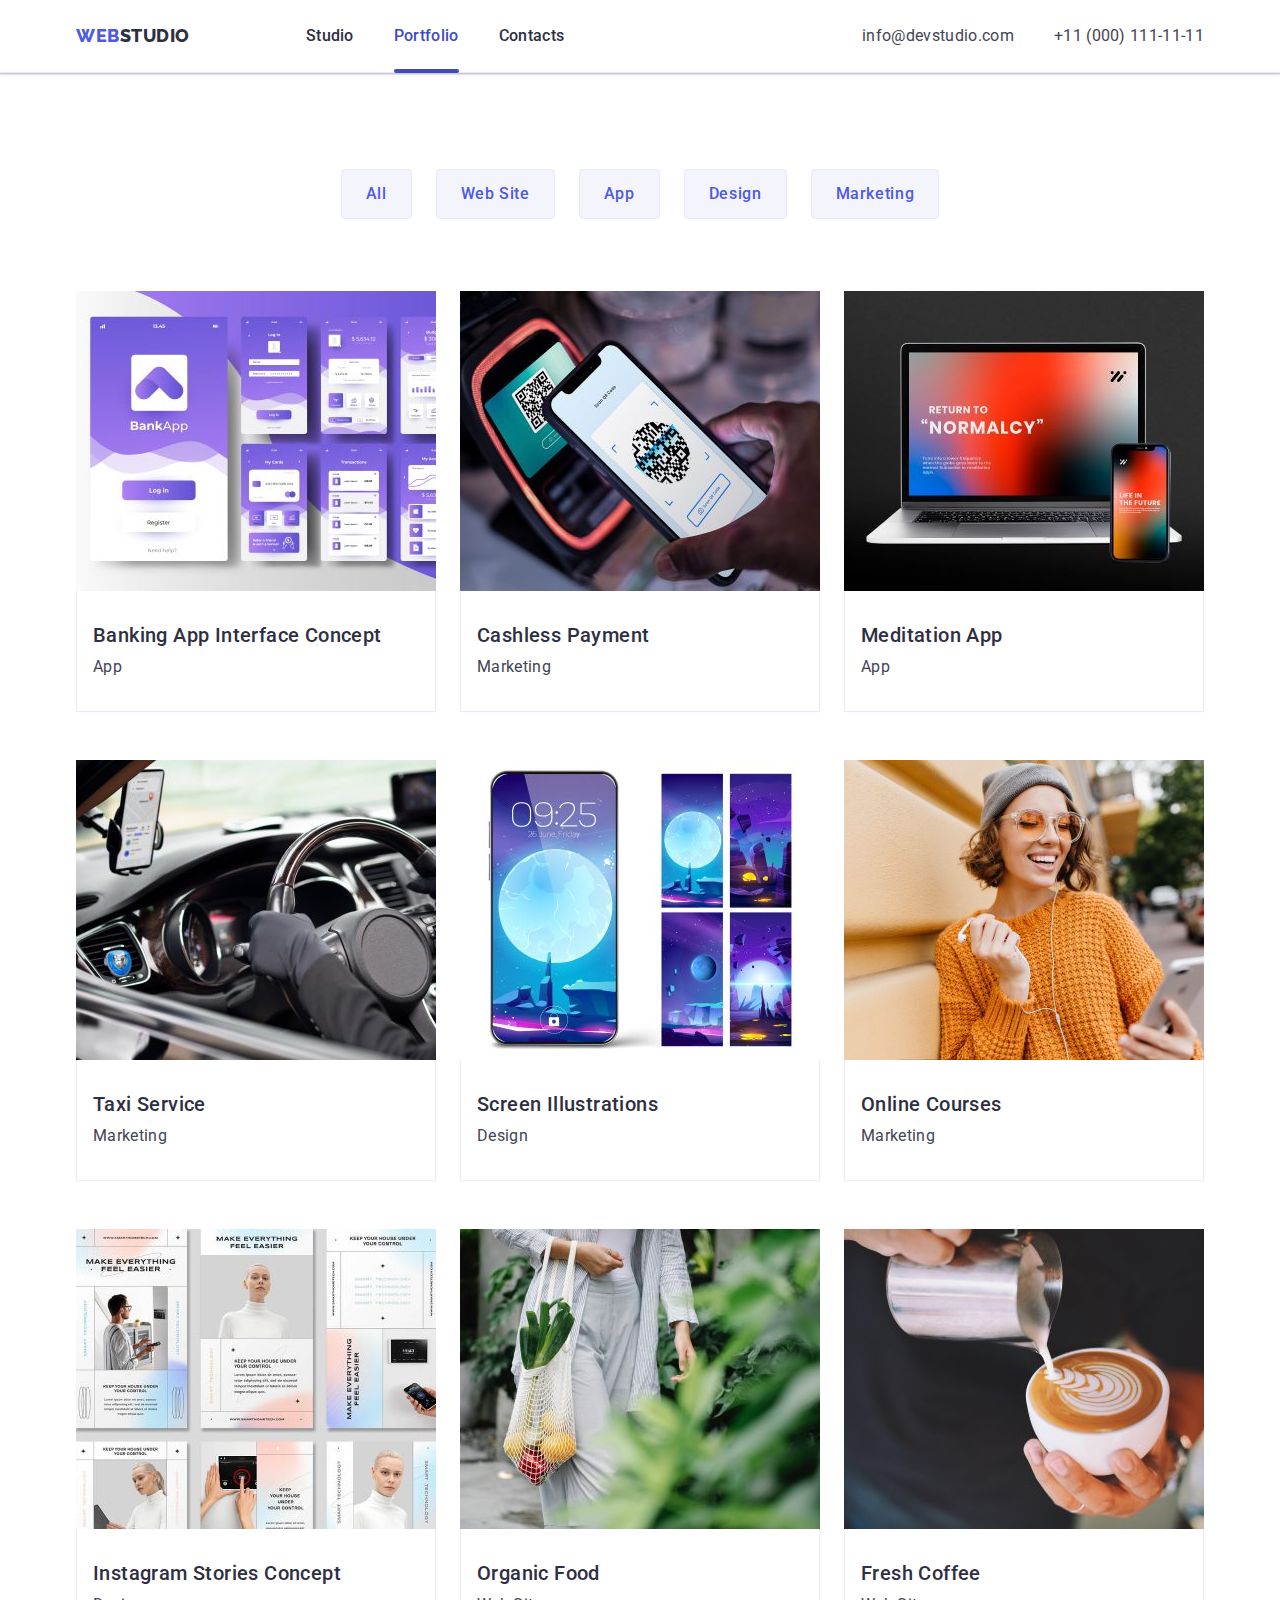
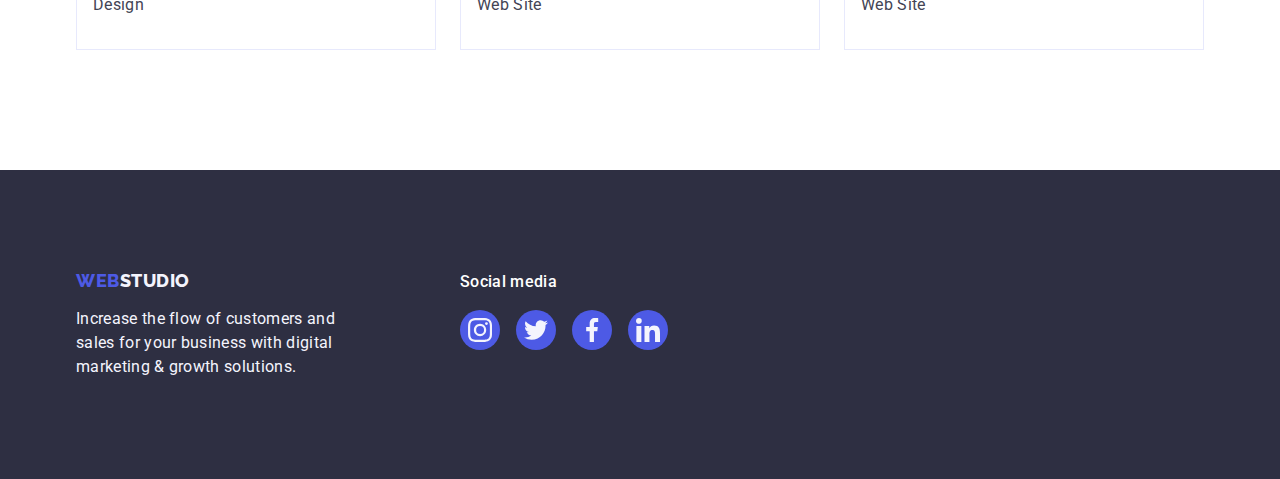
==== portfolio.html @ 203c21d0 "hw5 copy" ====
<!DOCTYPE html>
<html lang="en">
  <head>
    <meta charset="UTF-8" />
    <meta name="viewport" content="width=device-width, initial-scale=1.0" />
    <title>Portfolio</title>
    <link rel="preconnect" href="https://fonts.googleapis.com" />
    <link rel="preconnect" href="https://fonts.gstatic.com" crossorigin />
    <link
      href="https://fonts.googleapis.com/css2?family=Raleway:wght@800&family=Roboto:wght@400;500;700;900&display=swap"
      rel="stylesheet"
    />
    <link
      rel="stylesheet"
      href="https://cdnjs.cloudflare.com/ajax/libs/modern-normalize/2.0.0/modern-normalize.min.css"
    />
    <link rel="stylesheet" href="./css/styles.css" />
  </head>
  <body>
    <header class="header">
      <div class="container navigation">
        <nav class="navigation">
          <a class="logo link" href="./index.html">Web<span class="studio">Studio</span></a>
          <ul class="navigation">
            <li>
              <a class="navigation-link link" href="./index.html">Studio</a>
            </li>
            <li>
              <a class="navigation-link link current-site" href="./portfolio.html">Portfolio</a>
            </li>
            <li><a class="navigation-link link" href="">Contacts</a></li>
          </ul>
        </nav>
        <address>
          <ul class="address">
            <li>
              <a class="header-contacts link" href="mailto:info@devstudio.com"
                >info@devstudio.com</a
              >
            </li>
            <li>
              <a class="header-contacts link" href="tel:+110001111111">+11 (000) 111-11-11</a>
            </li>
          </ul>
        </address>
      </div>
    </header>
    <main>
      <section class="section-portfolio">
        <div class="container">
          <h2 class="visually-hidden">Portfolio</h2>
          <ul class="list portfolio-nav">
            <li><button type="button" class="btn-portfolio-menu">All</button></li>
            <li>
              <button type="button" class="btn-portfolio-menu">Web Site</button>
            </li>
            <li><button type="button" class="btn-portfolio-menu">App</button></li>
            <li>
              <button type="button" class="btn-portfolio-menu">Design</button>
            </li>
            <li>
              <button type="button" class="btn-portfolio-menu">Marketing</button>
            </li>
          </ul>
          <ul class="list portfolio-grid">
            <li class="portfolio-img">
              <a href="" class="link portfolio-link"
                ><div class="portfolio-container">
                  <img
                    src="./images/banking-app.jpg"
                    width="360"
                    height="300"
                    alt="various interfaces of a banking application"
                  />
                  <p class="portfolio-card-description">
                    14 Stylish and User-Friendly App Design Concepts · Task Manager App · Calorie
                    Tracker App · Exotic Fruit Ecommerce App · Cloud Storage App
                  </p>
                </div>
                <div class="portfolio-card">
                  <h2 class="portfolio-pic-heading">Banking App Interface Concept</h2>
                  <p class="portfolio-pic-description">App</p>
                </div>
              </a>
            </li>
            <li class="portfolio-img">
              <a href="" class="link portfolio-link"
                ><div class="portfolio-container">
                  <img
                    src="./images/cashless-payment.jpg"
                    width="360"
                    height="300"
                    alt="scanning a QR code with a phone"
                  />
                  <p class="portfolio-card-description">
                    14 Stylish and User-Friendly App Design Concepts · Task Manager App · Calorie
                    Tracker App · Exotic Fruit Ecommerce App · Cloud Storage App
                  </p>
                </div>
                <div class="portfolio-card">
                  <h2 class="portfolio-pic-heading">Cashless Payment</h2>
                  <p class="portfolio-pic-description">Marketing</p>
                </div>
              </a>
            </li>
            <li class="portfolio-img">
              <a href="" class="link portfolio-link"
                ><div class="portfolio-container">
                  <img
                    src="./images/meditation-app.jpg"
                    width="360"
                    height="300"
                    alt="laptop and a smartphone displaying the same app"
                  />
                  <p class="portfolio-card-description">
                    14 Stylish and User-Friendly App Design Concepts · Task Manager App · Calorie
                    Tracker App · Exotic Fruit Ecommerce App · Cloud Storage App
                  </p>
                </div>
                <div class="portfolio-card">
                  <h2 class="portfolio-pic-heading">Meditation App</h2>
                  <p class="portfolio-pic-description">App</p>
                </div>
              </a>
            </li>
            <li class="portfolio-img">
              <a href="" class="link portfolio-link"
                ><div class="portfolio-container">
                  <img
                    src="./images/taxi-service.jpg"
                    width="360"
                    height="300"
                    alt="hands on the steering wheel in gloves, driving a car, phone on the windshield with navigation turned on"
                  />
                  <p class="portfolio-card-description">
                    14 Stylish and User-Friendly App Design Concepts · Task Manager App · Calorie
                    Tracker App · Exotic Fruit Ecommerce App · Cloud Storage App
                  </p>
                </div>
                <div class="portfolio-card">
                  <h2 class="portfolio-pic-heading">Taxi Service</h2>
                  <p class="portfolio-pic-description">Marketing</p>
                </div>
              </a>
            </li>
            <li class="portfolio-img">
              <a href="" class="link portfolio-link"
                ><div class="portfolio-container">
                  <img
                    src="./images/screen-illustrations.jpg"
                    width="360"
                    height="300"
                    alt="smartphone next to four different wallpaper versions"
                  />
                  <p class="portfolio-card-description">
                    14 Stylish and User-Friendly App Design Concepts · Task Manager App · Calorie
                    Tracker App · Exotic Fruit Ecommerce App · Cloud Storage App
                  </p>
                </div>
                <div class="portfolio-card">
                  <h2 class="portfolio-pic-heading">Screen Illustrations</h2>
                  <p class="portfolio-pic-description">Design</p>
                </div>
              </a>
            </li>
            <li class="portfolio-img">
              <a href="" class="link portfolio-link"
                ><div class="portfolio-container">
                  <img
                    src="./images/online-courses.jpg"
                    width="360"
                    height="300"
                    alt="woman in a gray beanie, sunglasses, short hair, orange sweater, holding a phone, with one earphone in her ear and the other in her hand"
                  />
                  <p class="portfolio-card-description">
                    14 Stylish and User-Friendly App Design Concepts · Task Manager App · Calorie
                    Tracker App · Exotic Fruit Ecommerce App · Cloud Storage App
                  </p>
                </div>
                <div class="portfolio-card">
                  <h2 class="portfolio-pic-heading">Online Courses</h2>
                  <p class="portfolio-pic-description">Marketing</p>
                </div>
              </a>
            </li>
            <li class="portfolio-img">
              <a href="" class="link portfolio-link"
                ><div class="portfolio-container">
                  <img
                    src="./images/instagram-concept.jpg"
                    width="360"
                    height="300"
                    alt="multiple versions of instagram stories featuring a man in one and two women in the other two, all showcasing smart technology"
                  />
                  <p class="portfolio-card-description">
                    14 Stylish and User-Friendly App Design Concepts · Task Manager App · Calorie
                    Tracker App · Exotic Fruit Ecommerce App · Cloud Storage App
                  </p>
                </div>
                <div class="portfolio-card">
                  <h2 class="portfolio-pic-heading">Instagram Stories Concept</h2>
                  <p class="portfolio-pic-description">Design</p>
                </div>
              </a>
            </li>
            <li class="portfolio-img">
              <a href="" class="link portfolio-link"
                ><div class="portfolio-container">
                  <img
                    src="./images/organic-food.jpg"
                    width="360"
                    height="300"
                    alt="person in light clothing carrying a mesh bag of vegetables on their arm"
                  />
                  <p class="portfolio-card-description">
                    14 Stylish and User-Friendly App Design Concepts · Task Manager App · Calorie
                    Tracker App · Exotic Fruit Ecommerce App · Cloud Storage App
                  </p>
                </div>
                <div class="portfolio-card">
                  <h2 class="portfolio-pic-heading">Organic Food</h2>
                  <p class="portfolio-pic-description">Web Site</p>
                </div>
              </a>
            </li>
            <li class="portfolio-img">
              <a href="" class="link portfolio-link"
                ><div class="portfolio-container">
                  <img
                    src="./images/fresh-coffee.jpg"
                    width="360"
                    height="300"
                    alt="barista pouring milk from a metal pitcher into a cup, creating a pattern"
                  />
                  <p class="portfolio-card-description">
                    14 Stylish and User-Friendly App Design Concepts · Task Manager App · Calorie
                    Tracker App · Exotic Fruit Ecommerce App · Cloud Storage App
                  </p>
                </div>
                <div class="portfolio-card">
                  <h2 class="portfolio-pic-heading">Fresh Coffee</h2>
                  <p class="portfolio-pic-description">Web Site</p>
                </div>
              </a>
            </li>
          </ul>
        </div>
      </section>
    </main>
    <footer class="footer">
      <div class="container footer-flex">
        <div class="ft-margin">
          <a class="logo-footer link" href="./index.html"
            >Web<span class="studio-footer">Studio</span></a
          >
          <p class="footer-text">
            Increase the flow of customers and sales for your business with digital marketing &
            growth solutions.
          </p>
        </div>
        <div>
          <p class="social-text">Social media</p>
          <ul class="footer-social">
            <li class="footer-social-li">
              <a href="#" class="footer-link">
                <svg width="24" height="24" class="footer-svg">
                  <use href="./images/icons.svg#instagram-footer"></use></svg
              ></a>
            </li>
            <li class="footer-social-li">
              <a href="#" class="footer-link"
                ><svg width="24" height="24" class="footer-svg">
                  <use href="./images/icons.svg#twitter-footer"></use></svg
              ></a>
            </li>
            <li class="footer-social-li">
              <a href="#" class="footer-link"
                ><svg width="24" height="24" class="footer-svg">
                  <use href="./images/icons.svg#facebook-footer"></use></svg
              ></a>
            </li>
            <li class="footer-social-li">
              <a href="#" class="footer-link"
                ><svg width="24" height="24" class="footer-svg">
                  <use href="./images/icons.svg#linkedin-footer"></use></svg
              ></a>
            </li>
          </ul>
        </div>
      </div>
    </footer>
  </body>
</html>
---- css/styles.css ----
:root {
  --IRIS: #4d5ae5;
  --OCEAN: #404bbf;
  --NAVY-BLUE: #2e2f42;
  --GREEN: #31d0aa;
  --SLATE: #434455;
  --LIGHT-SLATE: #8e8f99;
  --CORNFLOWER: #e7e9fc;
  --CLOUD: #f4f4fd;
  --NAVY-BLUE-MODAL: #2e2f4266;
  --GREY: #2e2f42b2;
  --WHITE: #ffffff;
  --DAIRY: #fcfcfc;
}
* {
  margin: 0;
}

img {
  display: block;
  max-width: 100%;
  height: auto;
}
button {
  cursor: pointer;
  border: none;
  border-radius: 4px;
}
ul {
  list-style: none;
  margin: 0;
  padding-left: 0;
}
body {
  font-family: 'Roboto', sans-serif;
  color: var(--SLATE);
  background-color: var(--WHITE);
}
.container {
  max-width: 1158px;
  padding-inline: 15px;
  margin: 0 auto;
}
.section {
  padding: 120px 0;
}

/* navigation */
.link {
  text-decoration: none;
}
.logo {
  color: var(--IRIS);
  font-family: 'Raleway', sans-serif;
  font-size: 18px;
  font-weight: 800;
  line-height: 1.17;
  letter-spacing: 0.03em;
  text-transform: uppercase;
  margin-right: 76px;
}
.studio {
  color: var(--NAVY-BLUE);
}

.navigation-link {
  color: var(--NAVY-BLUE);
  font-size: 16px;
  font-weight: 500;
  line-height: 1.5;
  letter-spacing: 0.02em;
  display: inline-block;
  padding-top: 24px;
  padding-bottom: 24px;
}

.address {
  font-style: normal;
  display: flex;
  justify-content: space-between;
  align-items: center;
  gap: 40px;
}

.header-contacts {
  color: var(--SLATE);
  font-style: normal;
  line-height: 1.5;
  letter-spacing: 0.02em;
  transition: color 250ms cubic-bezier(0.4, 0, 0.2, 1);
}
.navigation-link:focus,
.navigation-link:hover,
.header-contacts:focus,
.header-contacts:hover {
  color: var(--OCEAN);
}
.navigation {
  display: flex;
  justify-content: space-between;
  align-items: center;
  gap: 40px;
}
.header {
  border-bottom: 1px solid var(--CORNFLOWER);
  box-shadow: 0px 2px 1px rgba(46, 47, 66, 0.08), 0px 1px 1px rgba(46, 47, 66, 0.16),
    0px 1px 6px rgba(46, 47, 66, 0.08);
}
.current-site {
  position: relative;
  color: var(--OCEAN);
  transition: color 250ms cubic-bezier(0.4, 0, 0.2, 1);
}
.current-site::after {
  content: '';
  position: absolute;
  left: 0;
  bottom: -1px;
  height: 4px;
  width: 100%;
  background-color: var(--OCEAN);
  border-radius: 2px;
  top: 69px;
}

/* index */

.hero-image {
  background-image: linear-gradient(rgba(46, 47, 66, 0.7), rgba(46, 47, 66, 0.7)),
    url(/goit-markup-hw-04/images/background-picture.jpg);
  background-color: var(--NAVY-BLUE);
  text-align: center;
  padding: 188px 0;
  background-repeat: no-repeat;
  background-size: cover;
  background-position: 50% 50%;
  max-width: 1440px;
  margin: 0 auto;
}
.main-header {
  color: var(--WHITE, #fff);
  text-align: center;
  font-size: 56px;
  font-weight: 700;
  line-height: 1.07;
  letter-spacing: 0.02em;
  padding-bottom: 48px;
  max-width: 496px;
  margin: 0 auto;
}
.btn-order {
  color: var(--WHITE, #fff);
  font-family: 'Roboto', sans-serif;
  font-size: 16px;
  font-weight: 500;
  line-height: 1.5;
  letter-spacing: 0.04em;
  background-color: var(--IRIS);
  padding: 16px 32px;
  display: block;
  margin: 0 auto;
  min-width: 169px;
  transition: background-color 250ms cubic-bezier(0.4, 0, 0.2, 1);
}
.btn-order:focus,
.btn-order:hover {
  background: var(--OCEAN);
}
.visually-hidden {
  position: absolute;
  width: 1px;
  height: 1px;
  margin: -1px;
  border: 0;
  padding: 0;
  white-space: nowrap;
  clip-path: inset(100%);
  clip: rect(0 0 0 0);
  overflow: hidden;
}

/* index section 1 */

.features-heading {
  color: var(--NAVY-BLUE);
  font-size: 20px;
  font-weight: 500;
  line-height: 1.2;
  letter-spacing: 0.02em;
  margin-bottom: 8px;
}
.features-description {
  color: var(--SLATE);
  line-height: 1.5;
  letter-spacing: 0.02em;
}
.features {
  display: flex;
  justify-content: center;
  gap: 24px;
}
.features-list {
  flex-basis: calc((100% - 72px) / 4);
}
.features-icon {
  width: 264px;
  height: 112px;
  background-color: var(--CLOUD);
  display: flex;
  justify-content: center;
  align-items: center;
  margin-bottom: 8px;
  border-radius: 4px;
}
/* index section 2 */

.header-two {
  color: var(--NAVY-BLUE);
  text-align: center;
  font-size: 36px;
  font-style: normal;
  font-weight: 700;
  line-height: 1.11;
  letter-spacing: 0.02em;
  text-transform: capitalize;
  margin-bottom: 72px;
}
.second-section {
  padding-top: 0;
}
.second-section-pics {
  display: flex;
  gap: 24px;
}
.second-section-list {
  flex-basis: calc((100% - 3 * 16px) / 3);
}
/* index section 3 */

.our-team {
  background-color: var(--CLOUD);
}

.our-team-list {
  background-color: var(--WHITE);
  border-radius: 0px 0px 4px 4px;
  background: var(--WHITE);
  box-shadow: 0px 2px 1px 0px rgba(46, 47, 66, 0.08), 0px 1px 1px 0px rgba(46, 47, 66, 0.16),
    0px 1px 6px 0px rgba(46, 47, 66, 0.08);
}
.team-card-heading {
  color: var(--NAVY-BLUE);
  font-size: 20px;
  font-weight: 500;
  line-height: 1.2;
  letter-spacing: 0.02em;
  margin-bottom: 8px;
  text-align: center;
}
.team-card-description {
  color: var(--SLATE);
  line-height: 1.5;
  letter-spacing: 0.02em;
  text-align: center;
  margin-bottom: 8px;
}
.our-team-containers {
  display: flex;
  gap: 24px;
  margin-top: 72px;
}
.team-card {
  padding: 32px 0px;
}

.social-links-icons {
  display: flex;
  justify-content: center;
  gap: 24px;
}

.social-link-icon {
  width: 40px;
  height: 40px;
}

.social-link {
  width: 100%;
  height: 100%;
  background-color: var(--IRIS);
  border-radius: 50%;
  display: flex;
  align-items: center;
  justify-content: center;
  transition: background-color 250ms cubic-bezier(0.4, 0, 0.2, 1);
}
.social-svg {
  fill: var(--CLOUD);
}
.social-link:hover,
.social-link:focus {
  background-color: var(--OCEAN);
}
/* portfolio */

.section-portfolio {
  padding-top: 96px;
  padding-bottom: 120px;
}

.portfolio-nav {
  display: flex;
  justify-content: center;
  gap: 24px;
  margin-bottom: 72px;
}

.btn-portfolio-menu {
  color: var(--IRIS);
  font-family: 'Roboto', sans-serif;
  font-size: 16px;
  text-align: center;
  font-weight: 500;
  line-height: 1.5;
  letter-spacing: 0.04em;
  border: 1px solid var(--CORNFLOWER);
  background-color: var(--CLOUD);
  padding: 12px 24px;
  transition: color 250ms cubic-bezier(0.4, 0, 0.2, 1),
    background-color 250ms cubic-bezier(0.4, 0, 0.2, 1),
    border-color 250ms cubic-bezier(0.4, 0, 0.2, 1), box-shadow 250ms cubic-bezier(0.4, 0, 0.2, 1);
}
.btn-portfolio-menu:focus,
.btn-portfolio-menu:hover {
  color: var(--WHITE);
  background-color: var(--OCEAN, #404bbf);
  border: 1px solid transparent;
  box-shadow: 0px 2px 2px 0px rgba(0, 0, 0, 0.12), 0px 2px 1px 0px rgba(0, 0, 0, 0.08),
    0px 3px 1px 0px rgba(0, 0, 0, 0.1);
}

.portfolio-pic-heading {
  color: var(--NAVY-BLUE);
  font-size: 20px;
  font-weight: 500;
  line-height: 1.2;
  letter-spacing: 0.02em;
  margin-bottom: 8px;
}
.portfolio-pic-description {
  color: var(--SLATE);
  font-size: 16px;
  line-height: 1.5;
  letter-spacing: 0.02em;
}
.portfolio-grid {
  margin-top: 72px;
  display: flex;
  justify-content: space-between;
  flex-wrap: wrap;
  column-gap: 24px;
  row-gap: 48px;
}
.portfolio-card {
  padding: 32px 16px;
  border: 1px solid var(--CORNFLOWER);
  border-top: none;
}
.portfolio-img {
  width: calc((100% - 48px) / 3);
}
.portfolio-link:hover,
.portfolio-link:focus {
  box-shadow: 0px 2px 1px 0px rgba(46, 47, 66, 0.08), 0px 1px 1px 0px rgba(46, 47, 66, 0.16),
    0px 1px 6px 0px rgba(46, 47, 66, 0.08);
}
.portfolio-link {
  display: block;
  transition: box-shadow 250ms cubic-bezier(0.4, 0, 0.2, 1);
}
.portfolio-container {
  position: relative;
  overflow: hidden;
}
.portfolio-card-description {
  font-size: 16px;
  color: var(--CLOUD);
  line-height: 1.5;
  letter-spacing: 0.02em;
  position: absolute;
  top: 0;
  right: 0;
  bottom: 0;
  left: 0;
  padding: 40px 32px;
  background-color: var(--IRIS);
  transform: translateY(100%);
  transition: transform 250ms cubic-bezier(0.4, 0, 0.2, 1);
}
.portfolio-link:hover .portfolio-container .portfolio-card-description,
.portfolio-link:focus .portfolio-container .portfolio-card-description {
  transform: translateY(0%);
}
/* index section customers */

.customers {
  display: flex;
  justify-content: space-between;
  gap: 24px;
}
.customer {
  width: calc((100% - 120px) / 6);
  height: 88px;
}
.customer-link {
  width: 100%;
  height: 100%;
  border-radius: 4px;
  border: 1px solid var(--LIGHT-SLATE);
  display: flex;
  align-items: center;
  justify-content: center;
  color: var(--LIGHT-SLATE);
  transition: border-color 250ms cubic-bezier(0.4, 0, 0.2, 1),
    color 250ms cubic-bezier(0.4, 0, 0.2, 1);
}

.customer-link:hover,
.customer-link:focus {
  cursor: pointer;
  border-color: var(--OCEAN);
  color: var(--OCEAN);
}
.customer-svg {
  fill: currentColor;
}
/* footer */

.footer {
  background-color: var(--NAVY-BLUE);
  padding: 100px 0;
}
.logo-footer {
  color: var(--IRIS);
  font-family: 'Raleway', sans-serif;
  font-size: 18px;
  font-weight: 800;
  line-height: 1.17;
  letter-spacing: 0.03em;
  text-transform: uppercase;
  display: inline-block;
  margin-bottom: 16px;
}
.studio-footer {
  color: var(--CLOUD);
}
.footer-text {
  color: var(--CLOUD);
  font-size: 16px;
  line-height: 1.5;
  letter-spacing: 0.02em;
  max-width: 264px;
}
.ft-margin {
  margin-right: 120px;
}
.footer-flex {
  display: flex;
  align-items: baseline;
}
.social-text {
  color: var(--WHITE);
  font-size: 16px;
  font-weight: 500;
  line-height: 1.5;
  letter-spacing: 0.32px;
  margin-bottom: 16px;
}
.footer-social {
  display: flex;
  gap: 16px;
}
.footer-social-li {
  width: 40px;
  height: 40px;
}
.footer-link {
  width: 100%;
  height: 100%;
  background-color: var(--IRIS);
  border-radius: 50%;
  display: flex;
  align-items: center;
  justify-content: center;
  transition: background-color 250ms cubic-bezier(0.4, 0, 0.2, 1);
}
.footer-svg {
  fill: var(--CLOUD);
}
.footer-link:hover,
.footer-link:focus {
  cursor: pointer;
  background-color: var(--GREEN);
}

/* modal */

.backdrop {
  background-color: rgba(46, 47, 66, 0.4);
  position: fixed;
  left: 0;
  top: 0;
  right: 0;
  bottom: 0;
  width: 100%;
  height: 100%;
  z-index: 1;
}
.is-hidden {
  visibility: hidden;
  opacity: 0;
  pointer-events: none;
  transition: visibility 250ms cubic-bezier(0.4, 0, 0.2, 1),
    opacity 250ms cubic-bezier(0.4, 0, 0.2, 1);
}
.modal {
  position: absolute;
  top: 50%;
  left: 50%;
  transform: translate(-50%, -50%) scale(1);
  width: 408px;
  min-height: 584px;
  background-color: var(--DAIRY);
  border-radius: 4px;
  box-shadow: 0px 2px 1px 0px rgba(0, 0, 0, 0.2), 0px 1px 3px 0px rgba(0, 0, 0, 0.12),
    0px 1px 1px 0px rgba(0, 0, 0, 0.14);
  transition: transform 250ms cubic-bezier(0.4, 0, 0.2, 1);
}
.is-hidden .modal {
  transform: translate(-50%, -50%) scale(0);
}
.closing-button {
  height: 24px;
  width: 24px;
  display: flex;
  justify-content: center;
  align-items: center;
  background-color: var(--CORNFLOWER);
  padding: 0;
  position: absolute;
  top: 8px;
  right: 8px;
  border: 1px solid rgba(0, 0, 0, 0.1);
  border-radius: 50%;
  top: 24px;
  right: 24px;
  transition: background-color 250ms cubic-bezier(0.4, 0, 0.2, 1),
    border 250ms cubic-bezier(0.4, 0, 0.2, 1);
}

.closing-icon {
  transition: fill 250ms cubic-bezier(0.4, 0, 0.2, 1);
  fill: var(--NAVY-BLUE);
}
.closing-button:focus,
.closing-button:hover {
  background-color: var(--OCEAN);
  border: none;
}
.closing-button:hover .closing-icon {
  fill: var(--WHITE);
}
.closing-button:focus .closing-icon {
  fill: var(--WHITE);
}
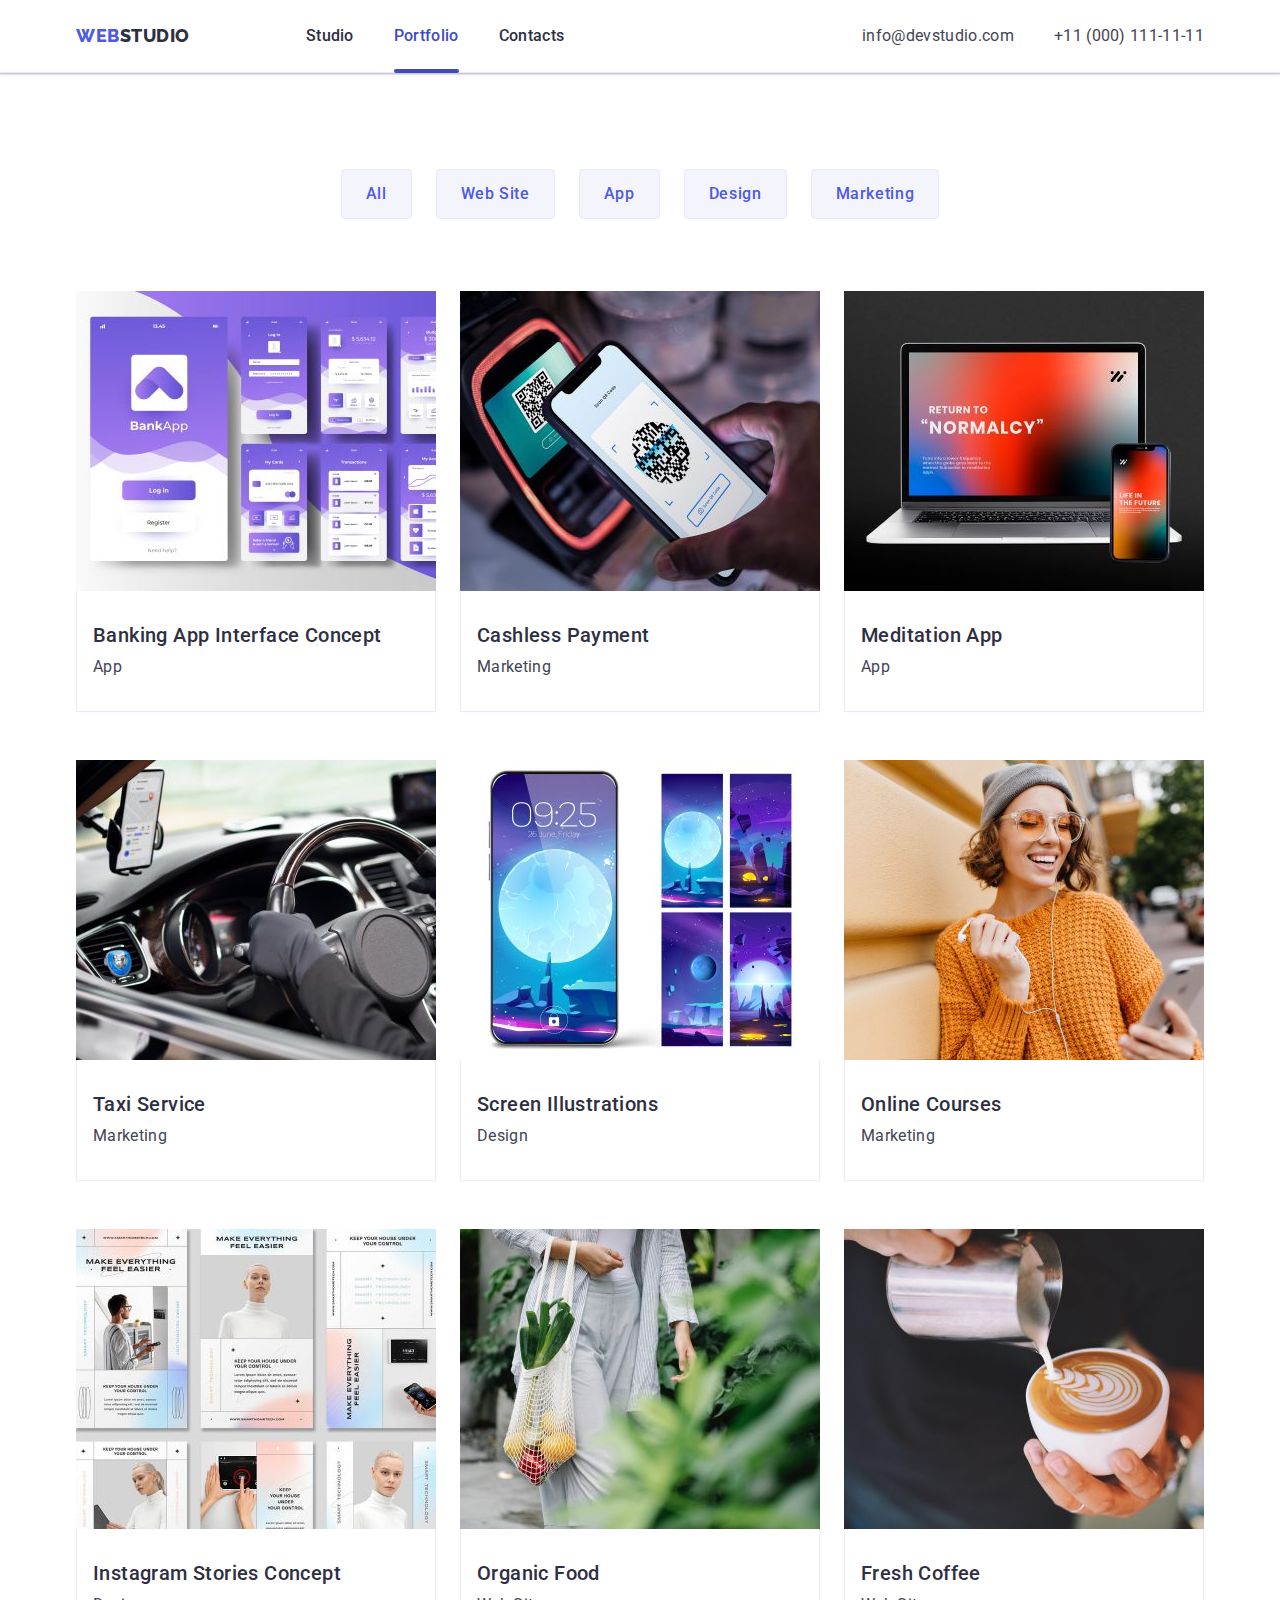
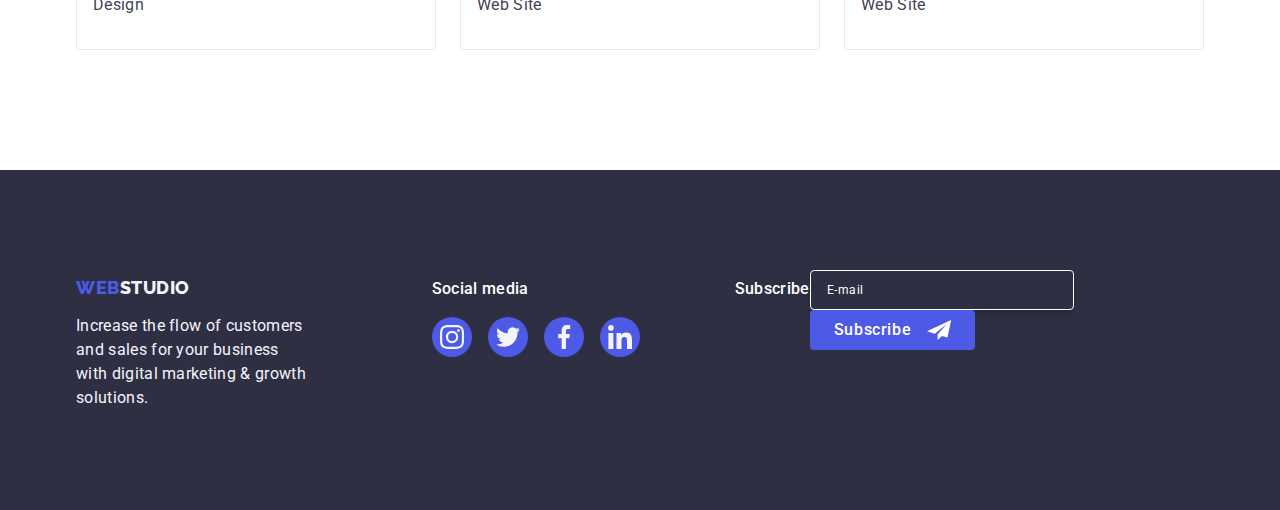
==== commit 18119bef: "hw6" ====
--- a/portfolio.html
+++ b/portfolio.html
@@ -34,9 +34,7 @@
         <address>
           <ul class="address">
             <li>
-              <a class="header-contacts link" href="mailto:info@devstudio.com"
-                >info@devstudio.com</a
-              >
+              <a class="header-contacts link" href="mailto:info@devstudio.com">info@devstudio.com</a>
             </li>
             <li>
               <a class="header-contacts link" href="tel:+110001111111">+11 (000) 111-11-11</a>
@@ -73,8 +71,8 @@
                     alt="various interfaces of a banking application"
                   />
                   <p class="portfolio-card-description">
-                    14 Stylish and User-Friendly App Design Concepts · Task Manager App · Calorie
-                    Tracker App · Exotic Fruit Ecommerce App · Cloud Storage App
+                    14 Stylish and User-Friendly App Design Concepts · Task Manager App · Calorie Tracker App
+                    · Exotic Fruit Ecommerce App · Cloud Storage App
                   </p>
                 </div>
                 <div class="portfolio-card">
@@ -93,8 +91,8 @@
                     alt="scanning a QR code with a phone"
                   />
                   <p class="portfolio-card-description">
-                    14 Stylish and User-Friendly App Design Concepts · Task Manager App · Calorie
-                    Tracker App · Exotic Fruit Ecommerce App · Cloud Storage App
+                    14 Stylish and User-Friendly App Design Concepts · Task Manager App · Calorie Tracker App
+                    · Exotic Fruit Ecommerce App · Cloud Storage App
                   </p>
                 </div>
                 <div class="portfolio-card">
@@ -113,8 +111,8 @@
                     alt="laptop and a smartphone displaying the same app"
                   />
                   <p class="portfolio-card-description">
-                    14 Stylish and User-Friendly App Design Concepts · Task Manager App · Calorie
-                    Tracker App · Exotic Fruit Ecommerce App · Cloud Storage App
+                    14 Stylish and User-Friendly App Design Concepts · Task Manager App · Calorie Tracker App
+                    · Exotic Fruit Ecommerce App · Cloud Storage App
                   </p>
                 </div>
                 <div class="portfolio-card">
@@ -133,8 +131,8 @@
                     alt="hands on the steering wheel in gloves, driving a car, phone on the windshield with navigation turned on"
                   />
                   <p class="portfolio-card-description">
-                    14 Stylish and User-Friendly App Design Concepts · Task Manager App · Calorie
-                    Tracker App · Exotic Fruit Ecommerce App · Cloud Storage App
+                    14 Stylish and User-Friendly App Design Concepts · Task Manager App · Calorie Tracker App
+                    · Exotic Fruit Ecommerce App · Cloud Storage App
                   </p>
                 </div>
                 <div class="portfolio-card">
@@ -153,8 +151,8 @@
                     alt="smartphone next to four different wallpaper versions"
                   />
                   <p class="portfolio-card-description">
-                    14 Stylish and User-Friendly App Design Concepts · Task Manager App · Calorie
-                    Tracker App · Exotic Fruit Ecommerce App · Cloud Storage App
+                    14 Stylish and User-Friendly App Design Concepts · Task Manager App · Calorie Tracker App
+                    · Exotic Fruit Ecommerce App · Cloud Storage App
                   </p>
                 </div>
                 <div class="portfolio-card">
@@ -173,8 +171,8 @@
                     alt="woman in a gray beanie, sunglasses, short hair, orange sweater, holding a phone, with one earphone in her ear and the other in her hand"
                   />
                   <p class="portfolio-card-description">
-                    14 Stylish and User-Friendly App Design Concepts · Task Manager App · Calorie
-                    Tracker App · Exotic Fruit Ecommerce App · Cloud Storage App
+                    14 Stylish and User-Friendly App Design Concepts · Task Manager App · Calorie Tracker App
+                    · Exotic Fruit Ecommerce App · Cloud Storage App
                   </p>
                 </div>
                 <div class="portfolio-card">
@@ -193,8 +191,8 @@
                     alt="multiple versions of instagram stories featuring a man in one and two women in the other two, all showcasing smart technology"
                   />
                   <p class="portfolio-card-description">
-                    14 Stylish and User-Friendly App Design Concepts · Task Manager App · Calorie
-                    Tracker App · Exotic Fruit Ecommerce App · Cloud Storage App
+                    14 Stylish and User-Friendly App Design Concepts · Task Manager App · Calorie Tracker App
+                    · Exotic Fruit Ecommerce App · Cloud Storage App
                   </p>
                 </div>
                 <div class="portfolio-card">
@@ -213,8 +211,8 @@
                     alt="person in light clothing carrying a mesh bag of vegetables on their arm"
                   />
                   <p class="portfolio-card-description">
-                    14 Stylish and User-Friendly App Design Concepts · Task Manager App · Calorie
-                    Tracker App · Exotic Fruit Ecommerce App · Cloud Storage App
+                    14 Stylish and User-Friendly App Design Concepts · Task Manager App · Calorie Tracker App
+                    · Exotic Fruit Ecommerce App · Cloud Storage App
                   </p>
                 </div>
                 <div class="portfolio-card">
@@ -233,8 +231,8 @@
                     alt="barista pouring milk from a metal pitcher into a cup, creating a pattern"
                   />
                   <p class="portfolio-card-description">
-                    14 Stylish and User-Friendly App Design Concepts · Task Manager App · Calorie
-                    Tracker App · Exotic Fruit Ecommerce App · Cloud Storage App
+                    14 Stylish and User-Friendly App Design Concepts · Task Manager App · Calorie Tracker App
+                    · Exotic Fruit Ecommerce App · Cloud Storage App
                   </p>
                 </div>
                 <div class="portfolio-card">
@@ -250,12 +248,10 @@
     <footer class="footer">
       <div class="container footer-flex">
         <div class="ft-margin">
-          <a class="logo-footer link" href="./index.html"
-            >Web<span class="studio-footer">Studio</span></a
-          >
+          <a class="logo-footer link" href="./index.html">Web<span class="studio-footer">Studio</span></a>
           <p class="footer-text">
-            Increase the flow of customers and sales for your business with digital marketing &
-            growth solutions.
+            Increase the flow of customers and sales for your business with digital marketing & growth
+            solutions.
           </p>
         </div>
         <div>
@@ -287,6 +283,26 @@
             </li>
           </ul>
         </div>
+        <div class="container footer-flex">
+          <p class="social-text">Subscribe</p>
+          <form>
+            <label name="user_email"></label>
+            <input
+              type="email"
+              name="email"
+              id="user_email"
+              placeholder="E-mail"
+              required
+              class="footer-form"
+            />
+            <button class="subscribe-button footer-button" type="submit">
+              Subscribe
+              <svg width="24" height="24" class="subscribe-svg">
+                <use href="./images/icons.svg#icon-send"></use>
+              </svg>
+            </button>
+          </form>
+        </div>
       </div>
     </footer>
   </body>
--- a/css/styles.css
+++ b/css/styles.css
@@ -326,8 +326,7 @@
   border: 1px solid var(--CORNFLOWER);
   background-color: var(--CLOUD);
   padding: 12px 24px;
-  transition: color 250ms cubic-bezier(0.4, 0, 0.2, 1),
-    background-color 250ms cubic-bezier(0.4, 0, 0.2, 1),
+  transition: color 250ms cubic-bezier(0.4, 0, 0.2, 1), background-color 250ms cubic-bezier(0.4, 0, 0.2, 1),
     border-color 250ms cubic-bezier(0.4, 0, 0.2, 1), box-shadow 250ms cubic-bezier(0.4, 0, 0.2, 1);
 }
 .btn-portfolio-menu:focus,
@@ -421,8 +420,7 @@
   align-items: center;
   justify-content: center;
   color: var(--LIGHT-SLATE);
-  transition: border-color 250ms cubic-bezier(0.4, 0, 0.2, 1),
-    color 250ms cubic-bezier(0.4, 0, 0.2, 1);
+  transition: border-color 250ms cubic-bezier(0.4, 0, 0.2, 1), color 250ms cubic-bezier(0.4, 0, 0.2, 1);
 }
 
 .customer-link:hover,
@@ -473,12 +471,13 @@
   font-size: 16px;
   font-weight: 500;
   line-height: 1.5;
-  letter-spacing: 0.32px;
+  letter-spacing: 0.02em;
   margin-bottom: 16px;
 }
 .footer-social {
   display: flex;
   gap: 16px;
+  margin-right: 80px;
 }
 .footer-social-li {
   width: 40px;
@@ -503,6 +502,41 @@
   background-color: var(--GREEN);
 }
 
+.footer-form {
+  width: 264px;
+  height: 40px;
+  flex-shrink: 0;
+  border-radius: 4px;
+  border: 1px solid var(--WHITE);
+  box-shadow: 0px 4px 4px 0px rgba(0, 0, 0, 0.15);
+  background-color: transparent;
+  padding-left: 16px;
+  font-size: 12px;
+  font-weight: 400;
+  line-height: 1.5;
+  letter-spacing: 0.04em;
+}
+.footer-form::placeholder {
+  color: var(--WHITE);
+}
+
+.subscribe-button {
+  display: inline-flex;
+  padding: 8px 24px;
+  justify-content: center;
+  align-items: center;
+  gap: 16px;
+  border-radius: 4px;
+  background: var(--IRIS, #4d5ae5);
+  color: var(--WHITE, #fff);
+  text-align: center;
+  font-weight: 500;
+  line-height: 1.5;
+  letter-spacing: 0.04em;
+}
+.subscribe-svg {
+  fill: var(--WHITE);
+}
 /* modal */
 
 .backdrop {
@@ -520,8 +554,7 @@
   visibility: hidden;
   opacity: 0;
   pointer-events: none;
-  transition: visibility 250ms cubic-bezier(0.4, 0, 0.2, 1),
-    opacity 250ms cubic-bezier(0.4, 0, 0.2, 1);
+  transition: visibility 250ms cubic-bezier(0.4, 0, 0.2, 1), opacity 250ms cubic-bezier(0.4, 0, 0.2, 1);
 }
 .modal {
   position: absolute;
@@ -554,8 +587,7 @@
   border-radius: 50%;
   top: 24px;
   right: 24px;
-  transition: background-color 250ms cubic-bezier(0.4, 0, 0.2, 1),
-    border 250ms cubic-bezier(0.4, 0, 0.2, 1);
+  transition: background-color 250ms cubic-bezier(0.4, 0, 0.2, 1), border 250ms cubic-bezier(0.4, 0, 0.2, 1);
 }
 
 .closing-icon {
@@ -573,3 +605,149 @@
 .closing-button:focus .closing-icon {
   fill: var(--WHITE);
 }
+.form {
+  margin: 72px 24px 24px 24px;
+}
+.modal-title {
+  max-width: 360px;
+  color: var(--NAVY-BLUE);
+  text-align: center;
+  font-size: 16px;
+  font-style: normal;
+  font-weight: 500;
+  line-height: 1.5;
+  letter-spacing: 0.02em;
+}
+.form-data {
+  margin-top: 16px;
+  display: flex;
+  flex-direction: column;
+}
+.input-icons {
+  display: flex;
+  box-sizing: border-box;
+  border: 1px solid var(--NAVY-BLUE-MODAL);
+  width: 100%;
+  height: 40px;
+  border-radius: 4px;
+  padding-left: 16px;
+  align-items: center;
+  fill: var(--NAVY-BLUE);
+}
+
+.input-icons:focus-within,
+.input-icons:focus,
+.input-icons:hover {
+  border-color: var(--IRIS);
+  transition: border 250ms cubic-bezier(0.4, 0, 0.2, 1);
+  fill: var(--IRIS);
+}
+.form-input {
+  border: none;
+  outline: none;
+}
+.comment {
+  display: block;
+  resize: none;
+  width: 100%;
+  height: 120px;
+  border-radius: 4px;
+  border: 1px solid var(--NAVY-BLUE-MODAL);
+  color: var(--NAVY-BLUE-MODAL);
+  font-size: 12px;
+  font-weight: 400;
+  line-height: 1.17;
+  letter-spacing: 0.04em;
+  padding-top: 8px;
+  padding-left: 16px;
+}
+.comment:focus-within,
+.comment:hover,
+.comment:focus {
+  border: 1px solid;
+  border-color: var(--IRIS);
+  outline: none;
+  transition: border 250ms cubic-bezier(0.4, 0, 0.2, 1);
+}
+.form-label {
+  color: var(--LIGHT-SLATE);
+  font-size: 12px;
+  font-weight: 400;
+  line-height: 1.17;
+  letter-spacing: 0.04em;
+  margin-bottom: 4px;
+  margin-top: 8px;
+}
+.policy {
+  text-decoration: underline;
+  color: var(--IRIS);
+}
+.tc-box {
+  margin-top: 16px;
+}
+.tc-btn {
+  display: flex;
+  flex-direction: column;
+  align-items: center;
+}
+.checkbox-label {
+  position: relative;
+  display: inline-flex;
+  align-items: center;
+  cursor: pointer;
+  gap: 8px;
+}
+.checkbox-input {
+  position: absolute;
+  width: 100%;
+  height: 100%;
+  clip: rect(1px, 1px, 1px, 1px);
+}
+
+.checkbox {
+  box-sizing: border-box;
+  position: relative;
+  width: 16px;
+  height: 16px;
+  border: 1px solid var(--NAVY-BLUE-MODAL);
+  border-radius: 2px;
+  background-color: var(--WHITE);
+  display: inline-flex;
+  align-items: center;
+}
+.icon-checked {
+  visibility: hidden;
+  position: absolute;
+  top: 50%;
+  left: 50%;
+  transform: translate(-50%, -50%);
+}
+.checkbox-input:checked + .checkbox-label .checkbox {
+  background-color: var(--OCEAN);
+}
+.checkbox-input:checked + .checkbox-label .icon-checked {
+  visibility: visible;
+  fill: var(--CLOUD);
+}
+.modal-button {
+  padding: 0;
+  margin-top: 24px;
+  width: 169px;
+  height: 56px;
+  border-radius: 4px;
+  background: var(--IRIS);
+  box-shadow: 0px 4px 4px 0px rgba(0, 0, 0, 0.15);
+  color: var(--WHITE, #fff);
+  text-align: center;
+  font-family: Roboto;
+  font-size: 16px;
+  font-style: normal;
+  font-weight: 500;
+  line-height: 1.5;
+  letter-spacing: 0.04em;
+  transition: background-color 250ms cubic-bezier(0.4, 0, 0.2, 1);
+}
+.modal-button:hover,
+.modal-button:focus {
+  background-color: var(--OCEAN);
+}
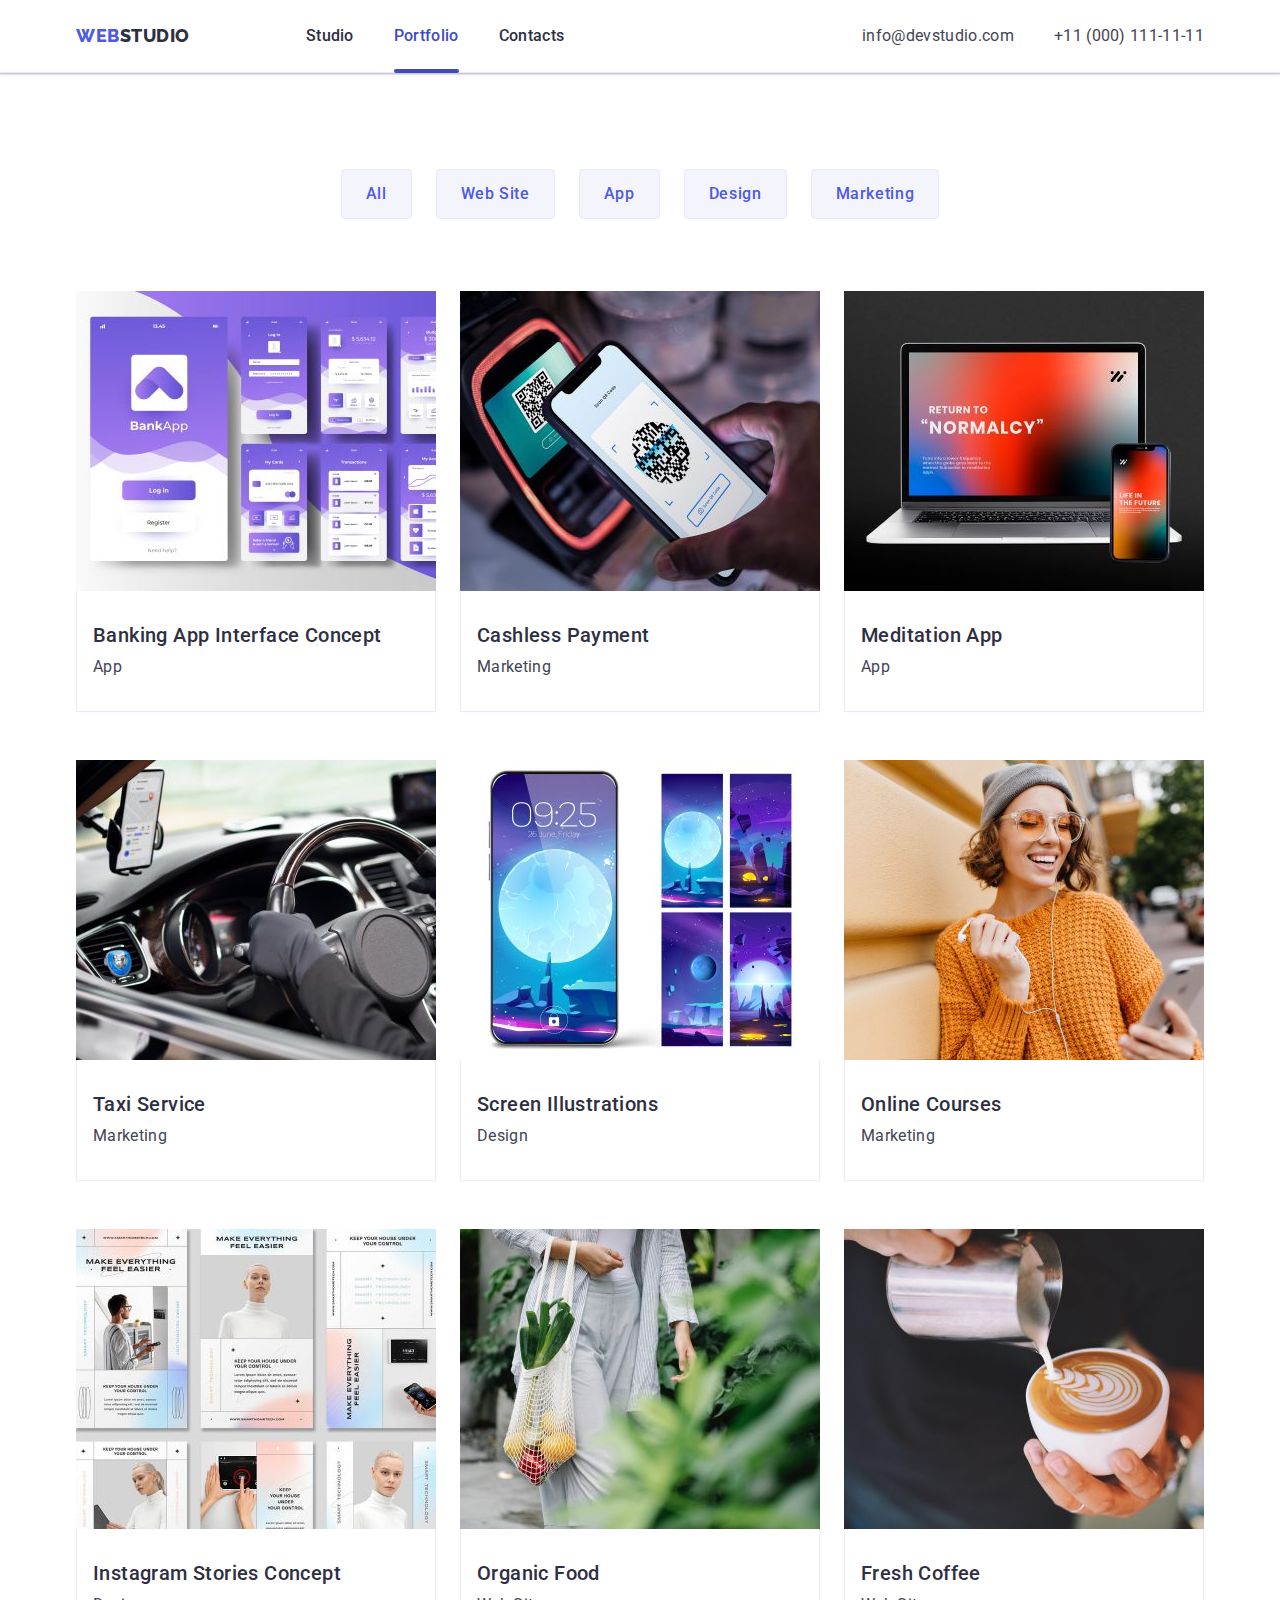
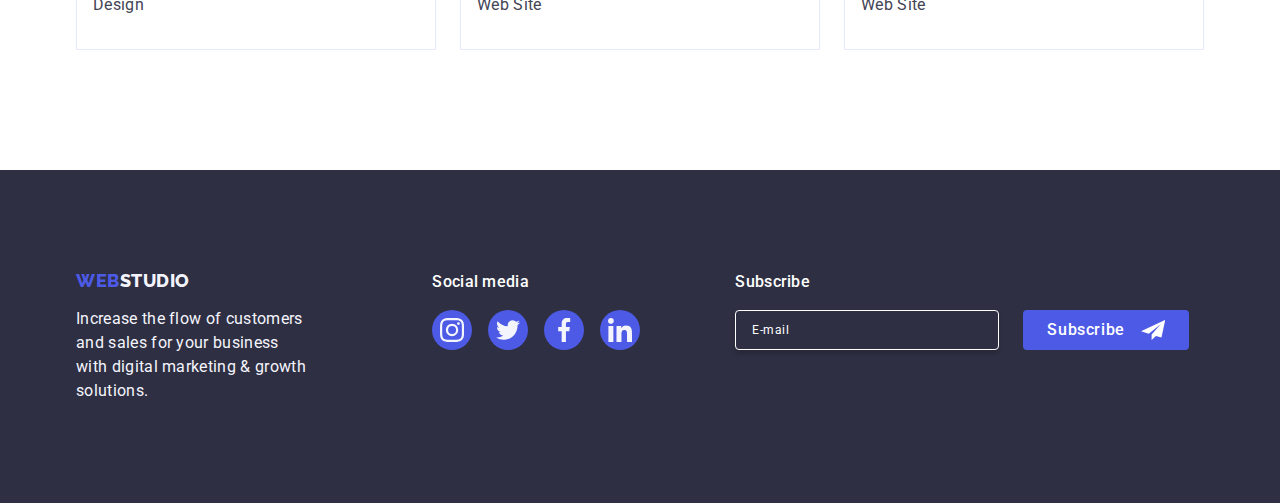
==== commit efefb3d9: "hw6" ====
--- a/portfolio.html
+++ b/portfolio.html
@@ -283,18 +283,18 @@
             </li>
           </ul>
         </div>
-        <div class="container footer-flex">
+        <div class="container footer-flex footer-subscribe">
           <p class="social-text">Subscribe</p>
-          <form>
-            <label name="user_email"></label>
-            <input
-              type="email"
-              name="email"
-              id="user_email"
-              placeholder="E-mail"
-              required
-              class="footer-form"
-            />
+          <form class="footer-form">
+            <label for="user-email" class="footer-label">
+              <input
+                type="email"
+                name="email"
+                id="user-email"
+                placeholder="E-mail"
+                required
+                class="footer-input"
+            /></label>
             <button class="subscribe-button footer-button" type="submit">
               Subscribe
               <svg width="24" height="24" class="subscribe-svg">
--- a/css/styles.css
+++ b/css/styles.css
@@ -501,8 +501,15 @@
   cursor: pointer;
   background-color: var(--GREEN);
 }
-
+.footer-subscribe {
+  display: flex;
+  flex-direction: column;
+}
 .footer-form {
+  display: flex;
+  gap: 24px;
+}
+.footer-input {
   width: 264px;
   height: 40px;
   flex-shrink: 0;
@@ -515,17 +522,18 @@
   font-weight: 400;
   line-height: 1.5;
   letter-spacing: 0.04em;
-}
-.footer-form::placeholder {
   color: var(--WHITE);
 }
+.footer-input::placeholder {
+  color: var(--WHITE);
+}
 
 .subscribe-button {
+  min-width: 165px;
   display: inline-flex;
   padding: 8px 24px;
   justify-content: center;
   align-items: center;
-  gap: 16px;
   border-radius: 4px;
   background: var(--IRIS, #4d5ae5);
   color: var(--WHITE, #fff);
@@ -535,6 +543,7 @@
   letter-spacing: 0.04em;
 }
 .subscribe-svg {
+  margin-left: 16px;
   fill: var(--WHITE);
 }
 /* modal */
@@ -568,10 +577,12 @@
   box-shadow: 0px 2px 1px 0px rgba(0, 0, 0, 0.2), 0px 1px 3px 0px rgba(0, 0, 0, 0.12),
     0px 1px 1px 0px rgba(0, 0, 0, 0.14);
   transition: transform 250ms cubic-bezier(0.4, 0, 0.2, 1);
+  padding: 72px 24px 24px 24px;
 }
 .is-hidden .modal {
   transform: translate(-50%, -50%) scale(0);
 }
+
 .closing-button {
   height: 24px;
   width: 24px;
@@ -605,9 +616,7 @@
 .closing-button:focus .closing-icon {
   fill: var(--WHITE);
 }
-.form {
-  margin: 72px 24px 24px 24px;
-}
+
 .modal-title {
   max-width: 360px;
   color: var(--NAVY-BLUE);
